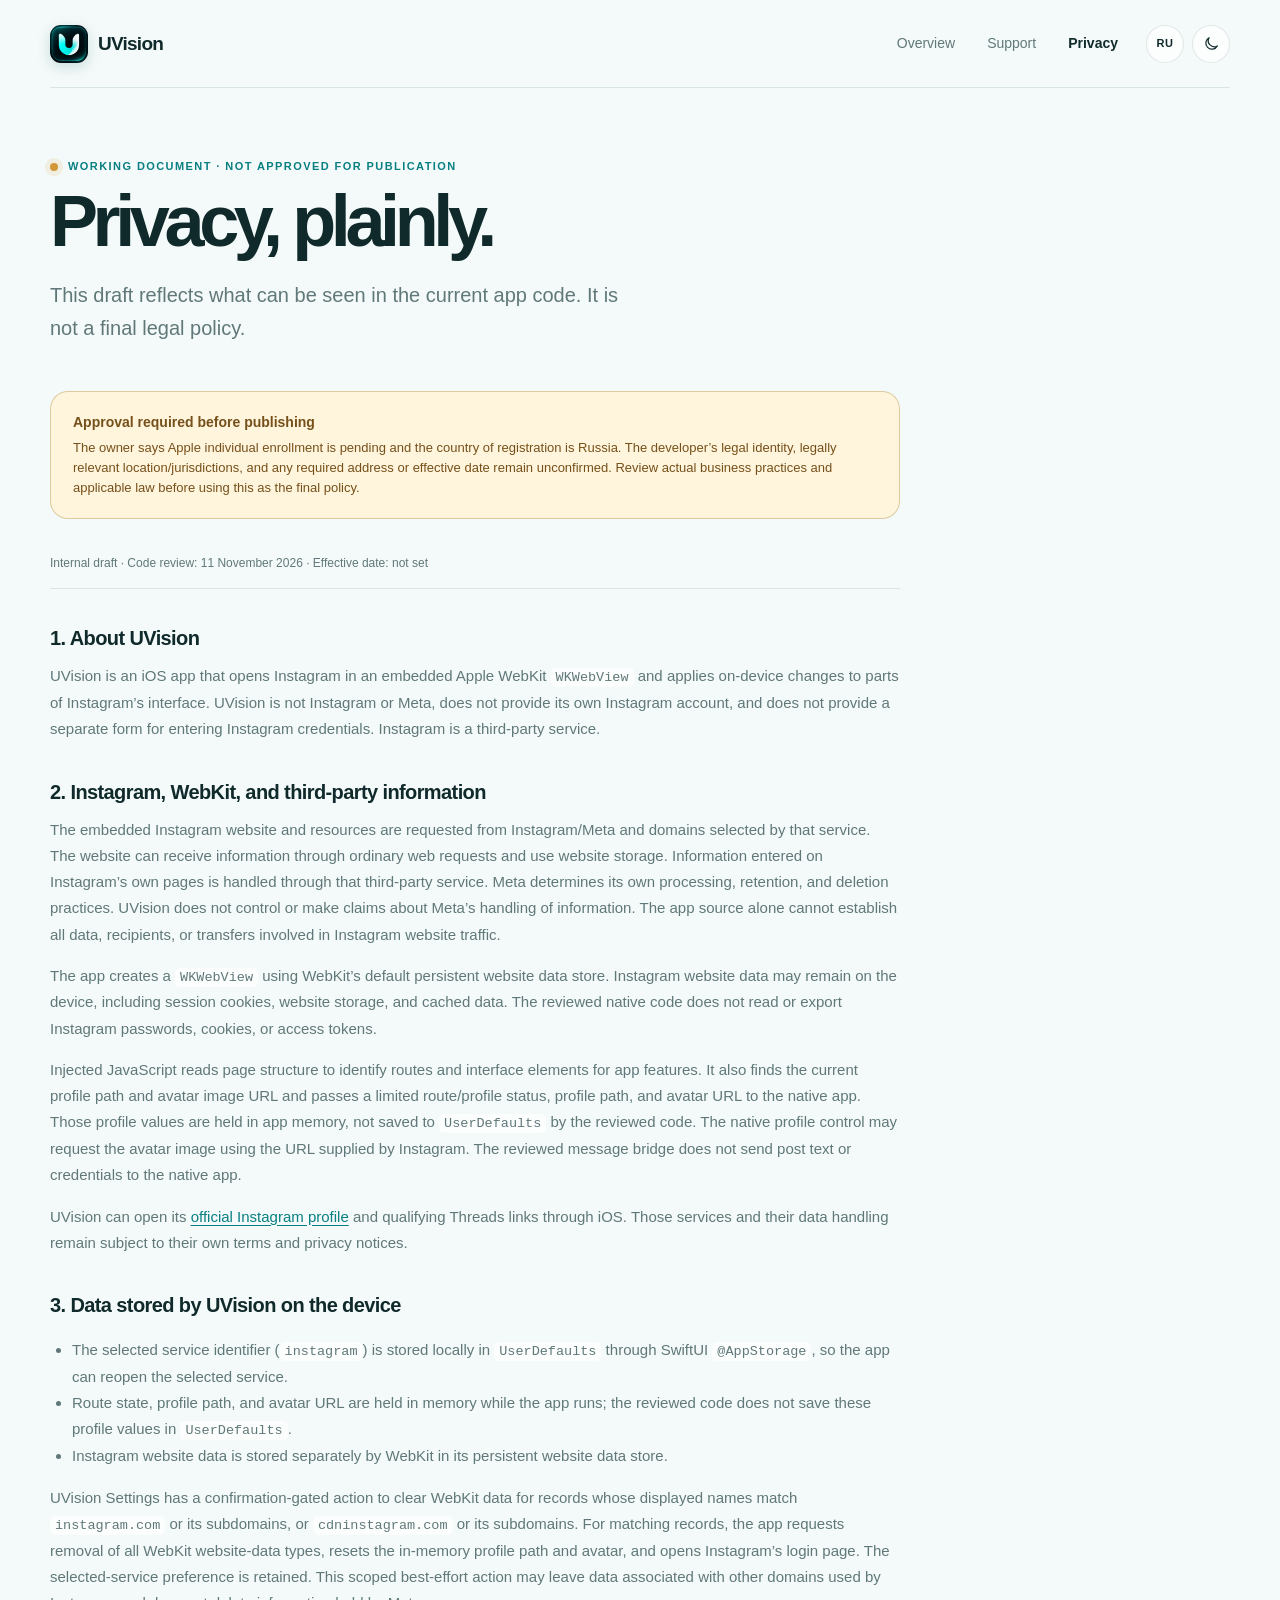
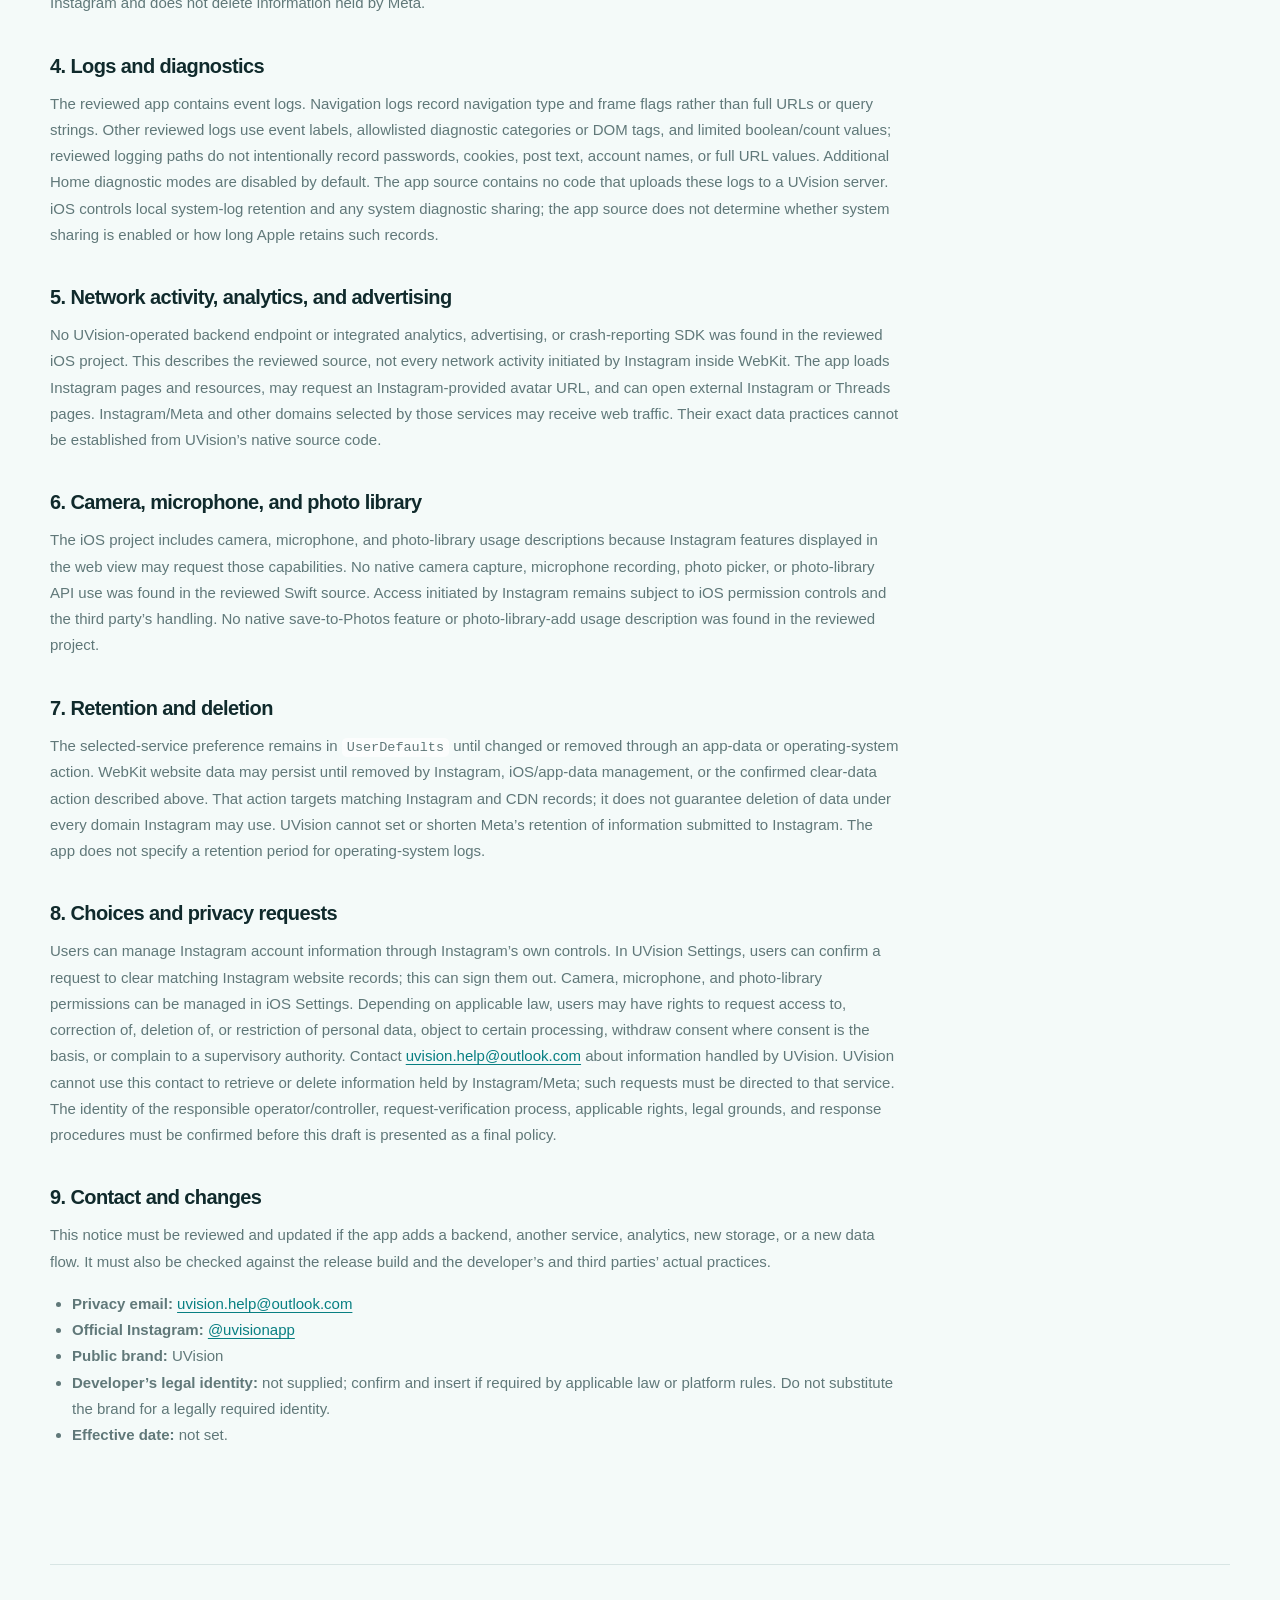
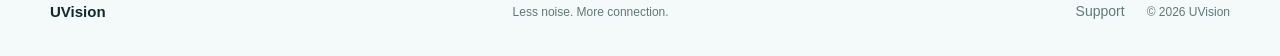
==== privacy.html @ 412fea6c "Add files via upload" ====
<!doctype html>
<html lang="en" data-theme="system">
<head>
  <meta charset="utf-8"><meta name="viewport" content="width=device-width, initial-scale=1, viewport-fit=cover"><meta name="color-scheme" content="light dark">
  <meta name="theme-color" content="#e8f7f5"><meta name="description" content="Draft UVision privacy policy. This document requires owner and legal review before publication.">
  <meta property="og:title" content="Privacy draft — UVision"><meta property="og:description" content="A working draft based on the current iOS app code. Not final or approved for publication."><meta property="og:url" content="https://uvisionapp.github.io/privacy.html">
  <link rel="canonical" href="https://uvisionapp.github.io/privacy.html"><link rel="icon" type="image/png" href="assets/uvision-icon.png"><link rel="stylesheet" href="styles.css"><title data-en="Privacy draft — UVision" data-ru="Черновик политики — UVision">Privacy draft — UVision</title><script src="script.js" defer></script>
</head>
<body>
  <a class="skip-link" href="#main" data-en="Skip to content" data-ru="Перейти к содержимому">Skip to content</a>
  <header class="site-header"><a class="brand" href="index.html" aria-label="UVision home"><img src="assets/uvision-icon.png" alt="" width="38" height="38"><span>UVision</span></a><nav class="main-nav" id="main-nav" aria-label="Main navigation" data-label-en="Main navigation" data-label-ru="Основная навигация"><a href="index.html" data-en="Overview" data-ru="Главная">Overview</a><a href="support.html" data-en="Support" data-ru="Поддержка">Support</a><a class="active" href="privacy.html" aria-current="page" data-en="Privacy" data-ru="Конфиденциальность">Privacy</a></nav><div class="header-actions"><button class="utility-button language-button" type="button" data-language-toggle aria-label="Switch language">RU</button><button class="utility-button theme-button" type="button" data-theme-toggle aria-label="Toggle color theme"><svg viewBox="0 0 24 24" aria-hidden="true"><path d="M20.2 15.4A8.5 8.5 0 0 1 8.6 3.8 8.6 8.6 0 1 0 20.2 15.4Z"/></svg></button><button class="menu-toggle" type="button" aria-expanded="false" aria-controls="main-nav" data-menu-toggle><span class="sr-only" data-en="Open menu" data-ru="Открыть меню">Open menu</span><span></span><span></span></button></div></header>
  <main id="main" class="inner-page section-wrap">
    <div class="page-intro"><p class="eyebrow"><span class="status-dot warning-dot"></span><span data-en="Working document · Not approved for publication" data-ru="Рабочий документ · Не утверждён для публикации">Working document · Not approved for publication</span></p><h1 data-en="Privacy, plainly." data-ru="О конфиденциальности.">Privacy, plainly.</h1><p class="hero-lede" data-en="This draft reflects what can be seen in the current app code. It is not a final legal policy." data-ru="Черновик описывает то, что видно в текущем коде приложения. Это не окончательная юридическая политика.">This draft reflects what can be seen in the current app code. It is not a final legal policy.</p></div>
    <aside class="draft-warning" role="note"><strong data-en="Approval required before publishing" data-ru="Перед публикацией требуется утверждение">Approval required before publishing</strong><p data-en="The owner says Apple individual enrollment is pending and the country of registration is Russia. The developer’s legal identity, legally relevant location/jurisdictions, and any required address or effective date remain unconfirmed. Review actual business practices and applicable law before using this as the final policy." data-ru="По сведениям владельца, регистрация в Apple как индивидуального разработчика ожидает завершения; страна регистрации — Россия. Юридическая идентичность разработчика, юридически значимое местонахождение/юрисдикции, а также необходимые адрес и дата вступления в силу не подтверждены. До использования страницы как окончательной политики сверьте фактические практики и применимое законодательство.">The owner says Apple individual enrollment is pending and the country of registration is Russia. The developer’s legal identity, legally relevant location/jurisdictions, and any required address or effective date remain unconfirmed. Review actual business practices and applicable law before using this as the final policy.</p></aside>
    <article class="policy-document" data-language="en">
      <p class="policy-meta">Internal draft · Code review: 11 November 2026 · Effective date: not set</p>
      <h2>1. About UVision</h2><p>UVision is an iOS app that opens Instagram in an embedded Apple WebKit <code>WKWebView</code> and applies on-device changes to parts of Instagram’s interface. UVision is not Instagram or Meta, does not provide its own Instagram account, and does not provide a separate form for entering Instagram credentials. Instagram is a third-party service.</p>
      <h2>2. Instagram, WebKit, and third-party information</h2><p>The embedded Instagram website and resources are requested from Instagram/Meta and domains selected by that service. The website can receive information through ordinary web requests and use website storage. Information entered on Instagram’s own pages is handled through that third-party service. Meta determines its own processing, retention, and deletion practices. UVision does not control or make claims about Meta’s handling of information. The app source alone cannot establish all data, recipients, or transfers involved in Instagram website traffic.</p><p>The app creates a <code>WKWebView</code> using WebKit’s default persistent website data store. Instagram website data may remain on the device, including session cookies, website storage, and cached data. The reviewed native code does not read or export Instagram passwords, cookies, or access tokens.</p><p>Injected JavaScript reads page structure to identify routes and interface elements for app features. It also finds the current profile path and avatar image URL and passes a limited route/profile status, profile path, and avatar URL to the native app. Those profile values are held in app memory, not saved to <code>UserDefaults</code> by the reviewed code. The native profile control may request the avatar image using the URL supplied by Instagram. The reviewed message bridge does not send post text or credentials to the native app.</p><p>UVision can open its <a href="https://www.instagram.com/uvisionapp/" target="_blank" rel="noopener noreferrer">official Instagram profile</a> and qualifying Threads links through iOS. Those services and their data handling remain subject to their own terms and privacy notices.</p>
      <h2>3. Data stored by UVision on the device</h2><ul><li>The selected service identifier (<code>instagram</code>) is stored locally in <code>UserDefaults</code> through SwiftUI <code>@AppStorage</code>, so the app can reopen the selected service.</li><li>Route state, profile path, and avatar URL are held in memory while the app runs; the reviewed code does not save these profile values in <code>UserDefaults</code>.</li><li>Instagram website data is stored separately by WebKit in its persistent website data store.</li></ul><p>UVision Settings has a confirmation-gated action to clear WebKit data for records whose displayed names match <code>instagram.com</code> or its subdomains, or <code>cdninstagram.com</code> or its subdomains. For matching records, the app requests removal of all WebKit website-data types, resets the in-memory profile path and avatar, and opens Instagram’s login page. The selected-service preference is retained. This scoped best-effort action may leave data associated with other domains used by Instagram and does not delete information held by Meta.</p>
      <h2>4. Logs and diagnostics</h2><p>The reviewed app contains event logs. Navigation logs record navigation type and frame flags rather than full URLs or query strings. Other reviewed logs use event labels, allowlisted diagnostic categories or DOM tags, and limited boolean/count values; reviewed logging paths do not intentionally record passwords, cookies, post text, account names, or full URL values. Additional Home diagnostic modes are disabled by default. The app source contains no code that uploads these logs to a UVision server. iOS controls local system-log retention and any system diagnostic sharing; the app source does not determine whether system sharing is enabled or how long Apple retains such records.</p>
      <h2>5. Network activity, analytics, and advertising</h2><p>No UVision-operated backend endpoint or integrated analytics, advertising, or crash-reporting SDK was found in the reviewed iOS project. This describes the reviewed source, not every network activity initiated by Instagram inside WebKit. The app loads Instagram pages and resources, may request an Instagram-provided avatar URL, and can open external Instagram or Threads pages. Instagram/Meta and other domains selected by those services may receive web traffic. Their exact data practices cannot be established from UVision’s native source code.</p>
      <h2>6. Camera, microphone, and photo library</h2><p>The iOS project includes camera, microphone, and photo-library usage descriptions because Instagram features displayed in the web view may request those capabilities. No native camera capture, microphone recording, photo picker, or photo-library API use was found in the reviewed Swift source. Access initiated by Instagram remains subject to iOS permission controls and the third party’s handling. No native save-to-Photos feature or photo-library-add usage description was found in the reviewed project.</p>
      <h2>7. Retention and deletion</h2><p>The selected-service preference remains in <code>UserDefaults</code> until changed or removed through an app-data or operating-system action. WebKit website data may persist until removed by Instagram, iOS/app-data management, or the confirmed clear-data action described above. That action targets matching Instagram and CDN records; it does not guarantee deletion of data under every domain Instagram may use. UVision cannot set or shorten Meta’s retention of information submitted to Instagram. The app does not specify a retention period for operating-system logs.</p>
      <h2>8. Choices and privacy requests</h2><p>Users can manage Instagram account information through Instagram’s own controls. In UVision Settings, users can confirm a request to clear matching Instagram website records; this can sign them out. Camera, microphone, and photo-library permissions can be managed in iOS Settings. Depending on applicable law, users may have rights to request access to, correction of, deletion of, or restriction of personal data, object to certain processing, withdraw consent where consent is the basis, or complain to a supervisory authority. Contact <a href="mailto:uvision.help@outlook.com">uvision.help@outlook.com</a> about information handled by UVision. UVision cannot use this contact to retrieve or delete information held by Instagram/Meta; such requests must be directed to that service. The identity of the responsible operator/controller, request-verification process, applicable rights, legal grounds, and response procedures must be confirmed before this draft is presented as a final policy.</p>
      <h2>9. Contact and changes</h2><p>This notice must be reviewed and updated if the app adds a backend, another service, analytics, new storage, or a new data flow. It must also be checked against the release build and the developer’s and third parties’ actual practices.</p><ul><li><strong>Privacy email:</strong> <a href="mailto:uvision.help@outlook.com">uvision.help@outlook.com</a></li><li><strong>Official Instagram:</strong> <a href="https://www.instagram.com/uvisionapp/" target="_blank" rel="noopener noreferrer">@uvisionapp</a></li><li><strong>Public brand:</strong> UVision</li><li><strong>Developer’s legal identity:</strong> not supplied; confirm and insert if required by applicable law or platform rules. Do not substitute the brand for a legally required identity.</li><li><strong>Effective date:</strong> not set.</li></ul>
    </article>
    <article class="policy-document" data-language="ru" hidden>
      <p class="policy-meta">Внутренний черновик · Проверка кода: 11 ноября 2026 · Дата вступления в силу: не установлена</p>
      <h2>1. О UVision</h2><p>UVision — приложение для iOS, которое открывает Instagram во встроенном Apple WebKit <code>WKWebView</code> и локально изменяет отдельные части интерфейса Instagram. UVision не является Instagram или Meta, не создаёт собственный аккаунт Instagram и не предоставляет отдельную форму для ввода данных авторизации Instagram. Instagram — сторонний сервис.</p>
      <h2>2. Instagram, WebKit и данные сторонних сервисов</h2><p>Встроенный сайт Instagram и его ресурсы загружаются из Instagram/Meta и с доменов, которые выбирает этот сервис. Сайт может получать сведения через обычные веб-запросы и использовать веб-хранилище. Информация, введённая на собственных страницах Instagram, обрабатывается через этот сторонний сервис. Meta самостоятельно определяет свои практики обработки, хранения и удаления данных. UVision не контролирует обработку данных Meta и не делает о ней заявлений. Только по исходному коду UVision нельзя установить все данные, получателей и передачи, связанные с веб-трафиком Instagram.</p><p>Приложение создаёт <code>WKWebView</code> со стандартным постоянным хранилищем сайтов WebKit. Поэтому данные сайта Instagram могут сохраняться на устройстве, включая cookies сеанса, веб-хранилище и кэш. Проверенный нативный код не читает и не экспортирует пароли Instagram, cookies или токены доступа.</p><p>Внедрённый JavaScript читает структуру страницы, чтобы определять маршруты и элементы интерфейса для функций приложения. Он также находит путь текущего профиля и URL его аватарки и передаёт в нативное приложение ограниченное сообщение о маршруте и состоянии профиля, путь профиля и URL аватарки. Проверенный код хранит эти значения профиля в памяти, а не в <code>UserDefaults</code>. Нативный элемент профиля может запросить изображение аватарки по URL, предоставленному Instagram. Проверенный канал сообщений не передаёт нативному приложению тексты публикаций или данные авторизации.</p><p>UVision может открыть <a href="https://www.instagram.com/uvisionapp/" target="_blank" rel="noopener noreferrer">официальный профиль UVision в Instagram</a> и подходящие ссылки Threads средствами iOS. Обработка данных этими сервисами регулируется их собственными условиями и политиками.</p>
      <h2>3. Данные, которые UVision хранит на устройстве</h2><ul><li>Идентификатор выбранного сервиса (<code>instagram</code>) сохраняется локально в <code>UserDefaults</code> через SwiftUI <code>@AppStorage</code>, чтобы приложение могло открыть выбранный сервис при следующем запуске.</li><li>Состояние маршрута, путь профиля и URL аватарки находятся в памяти во время работы приложения; проверенный код не сохраняет эти значения профиля в <code>UserDefaults</code>.</li><li>Данные сайта Instagram отдельно хранит WebKit в постоянном хранилище сайтов.</li></ul><p>В настройках UVision есть действие с подтверждением для очистки данных WebKit у записей, отображаемые имена которых совпадают с <code>instagram.com</code> или его поддоменами либо <code>cdninstagram.com</code> или его поддоменами. Для таких записей приложение запрашивает удаление всех типов данных сайтов WebKit, сбрасывает путь профиля и URL аватарки в памяти и открывает страницу входа Instagram. Предпочтение выбранного сервиса сохраняется. Это ограниченная очистка по совпадающим записям: данные на других доменах, которые использует Instagram, могут остаться; информация, уже хранящаяся у Meta, не удаляется.</p>
      <h2>4. Журналы и диагностика</h2><p>В проверенном приложении остаются событийные журналы. Журналы навигации записывают тип перехода и признаки фрейма, но не полные URL или query-параметры. Другие проверенные журналы используют метки событий, разрешённые диагностические категории или DOM-теги и ограниченные логические значения/счётчики; проверенные пути журналирования намеренно не записывают пароли, cookies, тексты публикаций, имена аккаунтов или полные значения URL. Дополнительные диагностические режимы Home по умолчанию выключены. В исходном коде приложения не найден механизм загрузки этих журналов на сервер UVision. Срок хранения системных журналов и возможная передача системной диагностики зависят от iOS; код приложения не определяет, включил ли пользователь системную передачу и сколько Apple хранит такие записи.</p>
      <h2>5. Сетевые запросы, аналитика и реклама</h2><p>В проверенном проекте iOS не найден собственный серверный адрес UVision и не обнаружены встроенные SDK аналитики, рекламы или сбора отчётов о сбоях. Это вывод о проверенном исходном коде, а не обо всех сетевых действиях Instagram во встроенном WebKit. Приложение загружает страницы и ресурсы Instagram, может запрашивать предоставленный Instagram URL аватарки и открывать внешние страницы Instagram или Threads. Instagram/Meta и другие домены, выбранные этими сервисами, могут получать веб-трафик. Их точные практики обработки нельзя установить по нативному коду UVision.</p>
      <h2>6. Камера, микрофон и фотобиблиотека</h2><p>В проекте iOS указаны назначения разрешений камеры, микрофона и фотобиблиотеки, поскольку функции Instagram во встроенном веб-просмотре могут запрашивать эти возможности. В проверенном Swift-коде не найдены нативный захват камерой, запись микрофона, фотопикер или вызовы API фотобиблиотеки. Доступ, инициированный Instagram, зависит от системных разрешений iOS и обработки стороннего сервиса. В проверенном проекте не обнаружены нативная функция сохранения в Фото и описание разрешения на добавление в фотобиблиотеку.</p>
      <h2>7. Хранение и удаление</h2><p>Предпочтение выбранного сервиса остаётся в <code>UserDefaults</code>, пока его не изменят или не удалят средствами приложения либо операционной системы. Данные сайтов WebKit могут сохраняться до удаления средствами Instagram, iOS/управления данными приложения или описанного выше действия UVision. Это действие выбирает совпадающие записи Instagram и CDN, но не гарантирует удаление данных со всех доменов, которые может использовать Instagram. UVision не устанавливает и не сокращает сроки хранения Meta информации, переданной Instagram. Приложение не задаёт срок хранения журналов операционной системы.</p>
      <h2>8. Выбор пользователя и обращения по вопросам конфиденциальности</h2><p>Информацией аккаунта можно управлять средствами Instagram. В настройках UVision пользователь может подтвердить очистку совпадающих записей сайта Instagram; это может завершить сеанс. Разрешениями камеры, микрофона и фотобиблиотеки можно управлять в настройках iOS. В зависимости от применимого законодательства пользователь может иметь право запросить доступ к персональным данным, их исправление, удаление или ограничение обработки, возразить против отдельных видов обработки, отозвать согласие, если обработка основана на согласии, или обратиться в надзорный орган. По вопросам об информации, которую обрабатывает UVision, пишите на <a href="mailto:uvision.help@outlook.com">uvision.help@outlook.com</a>. Через этот канал UVision не может получить или удалить сведения, хранящиеся у Instagram/Meta; такие запросы нужно направлять этому сервису. До представления документа как окончательной политики необходимо подтвердить ответственное лицо/оператора, порядок проверки запросов, применимые права, правовые основания и процедуры ответа.</p>
      <h2>9. Контакты и изменения</h2><p>Документ следует пересматривать при добавлении серверной части, нового сервиса, аналитики, нового хранилища или потока данных. Его также необходимо сверить с релизной сборкой и фактическими практиками разработчика и сторонних сервисов.</p><ul><li><strong>Email по вопросам конфиденциальности:</strong> <a href="mailto:uvision.help@outlook.com">uvision.help@outlook.com</a></li><li><strong>Официальный Instagram:</strong> <a href="https://www.instagram.com/uvisionapp/" target="_blank" rel="noopener noreferrer">@uvisionapp</a></li><li><strong>Публичный бренд:</strong> UVision</li><li><strong>Юридическая идентичность разработчика:</strong> не предоставлена; необходимо подтвердить и указать, если этого требует применимое право или правила платформы. Нельзя заменять обязательные юридические сведения названием бренда.</li><li><strong>Дата вступления в силу:</strong> не установлена.</li></ul>
    </article>
  </main>
  <footer class="site-footer section-wrap"><a class="footer-brand" href="index.html">UVision</a><span data-en="Less noise. More connection." data-ru="Меньше шума. Больше общения.">Less noise. More connection.</span><div><a href="support.html" data-en="Support" data-ru="Поддержка">Support</a><span>© <span data-current-year></span> UVision</span></div></footer>
</body>
</html>
---- styles.css ----
:root {
  color-scheme: light dark;
  --bg: #f4faf9;
  --surface: rgba(255, 255, 255, .74);
  --surface-solid: #fff;
  --text: #102a2c;
  --muted: #607879;
  --line: rgba(21, 75, 77, .12);
  --teal: #087f82;
  --teal-dark: #075b60;
  --mint: #c9f3e9;
  --accent: #39b8a5;
  --shadow: 0 26px 80px rgba(8, 66, 67, .12);
  --warning: #76501a;
  --warning-bg: #fff5dd;
  --radius: 28px;
  font-family: Inter, ui-sans-serif, -apple-system, BlinkMacSystemFont, "Segoe UI", sans-serif;
}
:root[data-theme="light"] { color-scheme: light; }
:root[data-theme="dark"] { color-scheme: dark; }
@media (prefers-color-scheme: dark) {
  :root:not([data-theme="light"]) {
    --bg: #07191b;
    --surface: rgba(15, 39, 41, .76);
    --surface-solid: #0e2628;
    --text: #e8f5f2;
    --muted: #a2bcba;
    --line: rgba(173, 226, 219, .13);
    --teal: #71d3c0;
    --teal-dark: #a2ebdc;
    --mint: #123d3d;
    --accent: #63d3bf;
    --shadow: 0 28px 90px rgba(0, 0, 0, .32);
    --warning: #f4d99d;
    --warning-bg: #382e19;
  }
}
:root[data-theme="dark"] {
  --bg: #07191b; --surface: rgba(15, 39, 41, .76); --surface-solid: #0e2628; --text: #e8f5f2; --muted: #a2bcba;
  --line: rgba(173, 226, 219, .13); --teal: #71d3c0; --teal-dark: #a2ebdc; --mint: #123d3d; --accent: #63d3bf;
  --shadow: 0 28px 90px rgba(0, 0, 0, .32); --warning: #f4d99d; --warning-bg: #382e19;
}
* { box-sizing: border-box; }
html { scroll-behavior: smooth; }
body { margin: 0; min-width: 320px; background: var(--bg); color: var(--text); line-height: 1.55; transition: background-color .25s ease, color .25s ease; }
a { color: inherit; }
button { font: inherit; }
button:focus-visible, a:focus-visible { outline: 3px solid var(--accent); outline-offset: 4px; }
.sr-only { position: absolute; width: 1px; height: 1px; padding: 0; margin: -1px; overflow: hidden; clip: rect(0,0,0,0); white-space: nowrap; border: 0; }
.skip-link { position: fixed; z-index: 20; top: 10px; left: 10px; padding: 10px 14px; transform: translateY(-160%); background: var(--surface-solid); border-radius: 12px; }
.skip-link:focus { transform: translateY(0); }
.site-header { width: min(1180px, calc(100% - 48px)); margin: 0 auto; min-height: 88px; display: flex; align-items: center; justify-content: space-between; gap: 28px; border-bottom: 1px solid var(--line); }
.brand { display: inline-flex; align-items: center; gap: 10px; text-decoration: none; font-size: 19px; font-weight: 750; letter-spacing: -.04em; }
.brand img { border-radius: 11px; box-shadow: 0 4px 14px rgba(7, 96, 98, .18); }
.main-nav { display: flex; align-items: center; gap: 32px; margin-left: auto; }
.main-nav a, .site-footer a { color: var(--muted); font-size: 14px; text-decoration: none; transition: color .2s ease; }
.main-nav a:hover, .main-nav a.active, .site-footer a:hover { color: var(--text); }
.main-nav a.active { font-weight: 650; }
.header-actions { display: flex; align-items: center; gap: 8px; }
.utility-button, .menu-toggle { width: 38px; height: 38px; display: inline-grid; place-items: center; border: 1px solid var(--line); border-radius: 50%; background: var(--surface); color: var(--text); cursor: pointer; }
.language-button { font-size: 11px; font-weight: 750; letter-spacing: .04em; }
.theme-button svg { width: 17px; height: 17px; fill: none; stroke: currentColor; stroke-width: 1.7; stroke-linecap: round; stroke-linejoin: round; }
.menu-toggle { display: none; padding: 10px; }
.menu-toggle > span:not(.sr-only) { width: 16px; height: 1.5px; background: currentColor; display: block; transition: transform .2s ease; }
.menu-toggle[aria-expanded="true"] > span:nth-last-child(2) { transform: translateY(3px) rotate(45deg); }
.menu-toggle[aria-expanded="true"] > span:last-child { transform: translateY(-3px) rotate(-45deg); }
.section-wrap { width: min(1180px, calc(100% - 48px)); margin-inline: auto; }
.hero { min-height: 660px; display: grid; grid-template-columns: 1.03fr .97fr; align-items: center; gap: 48px; padding-block: 72px 84px; }
.hero-copy { position: relative; z-index: 1; max-width: 650px; }
.eyebrow { display: flex; align-items: center; gap: 10px; color: var(--teal); font-size: 11px; font-weight: 750; letter-spacing: .13em; text-transform: uppercase; }
.status-dot, .note-dot { width: 8px; height: 8px; flex: none; border-radius: 50%; background: var(--accent); box-shadow: 0 0 0 5px color-mix(in srgb, var(--accent) 16%, transparent); }
h1, h2, h3, p { margin-top: 0; }
h1 { margin-bottom: 22px; font-size: clamp(48px, 7.3vw, 84px); line-height: .99; letter-spacing: -.075em; font-weight: 760; }
.gradient-text { color: var(--teal); }
.hero-lede { max-width: 570px; color: var(--muted); font-size: clamp(17px, 2vw, 20px); line-height: 1.65; }
.hero-actions { display: flex; align-items: center; gap: 26px; flex-wrap: wrap; margin-top: 32px; }
.button { min-height: 50px; padding: 0 20px; display: inline-flex; align-items: center; justify-content: center; gap: 14px; border-radius: 999px; text-decoration: none; font-size: 14px; font-weight: 700; transition: transform .2s ease, box-shadow .2s ease; }
.button:hover { transform: translateY(-2px); }
.button-primary { color: #fff; background: linear-gradient(120deg, #087f82, #22a994); box-shadow: 0 12px 26px rgba(8, 127, 130, .22); }
.text-link { display: inline-flex; align-items: center; gap: 8px; text-decoration: none; color: var(--text); font-size: 14px; font-weight: 650; }
.availability-note { display: flex; align-items: center; gap: 9px; margin-top: 38px; color: var(--muted); font-size: 12px; }
.availability-icon { color: var(--teal); font-size: 17px; }
.hero-art { min-height: 465px; position: relative; display: grid; place-items: center; isolation: isolate; }
.glow { position: absolute; width: min(76%, 380px); aspect-ratio: 1; z-index: -1; border-radius: 50%; background: radial-gradient(circle, color-mix(in srgb, var(--accent) 27%, transparent), transparent 68%); filter: blur(12px); }
.orbit { position: absolute; border: 1px solid color-mix(in srgb, var(--teal) 17%, transparent); border-radius: 50%; transform: rotate(-24deg); }
.orbit-one { width: 430px; height: 260px; }
.orbit-two { width: 360px; height: 440px; transform: rotate(31deg); }
.icon-frame { width: clamp(210px, 27vw, 310px); aspect-ratio: 1; padding: 10px; border: 1px solid color-mix(in srgb, var(--teal) 18%, transparent); border-radius: 35px; background: var(--surface); box-shadow: var(--shadow); transform: rotate(-5deg); animation: float 7s ease-in-out infinite; }
.icon-frame img { width: 100%; height: 100%; display: block; object-fit: cover; border-radius: 27px; }
.floating-note { position: absolute; display: flex; align-items: center; gap: 10px; padding: 12px 15px; border: 1px solid var(--line); border-radius: 16px; background: var(--surface); box-shadow: 0 12px 36px rgba(8, 66, 67, .1); color: var(--text); font-size: 12px; font-weight: 600; backdrop-filter: blur(16px); }
.note-top { top: 14%; right: -1%; animation: drift 6s ease-in-out infinite; }
.note-bottom { bottom: 13%; left: 0; animation: drift 7s ease-in-out infinite reverse; }
.note-mark { width: 24px; height: 24px; display: grid; place-items: center; border-radius: 8px; color: #fff; background: var(--teal); font-weight: 800; }
.note-dot { width: 7px; height: 7px; box-shadow: none; }
.principles { padding-block: 82px 104px; border-top: 1px solid var(--line); }
.section-heading { max-width: 690px; margin-bottom: 38px; }
.section-heading h2, .closing h2 { margin-bottom: 12px; font-size: clamp(32px, 4vw, 48px); line-height: 1.08; letter-spacing: -.055em; }
.section-heading > p:last-child, .closing p:not(.eyebrow) { max-width: 640px; margin-bottom: 0; color: var(--muted); font-size: 16px; }
.principle-grid { display: grid; grid-template-columns: repeat(3, 1fr); gap: 14px; }
.principle-card { position: relative; min-height: 245px; padding: 25px; overflow: hidden; border: 1px solid var(--line); border-radius: var(--radius); background: var(--surface); }
.card-index { position: absolute; top: 23px; right: 25px; color: var(--muted); font-size: 11px; letter-spacing: .1em; }
.card-icon { width: 46px; height: 46px; display: grid; place-items: center; margin-bottom: 30px; border-radius: 15px; color: var(--teal); background: color-mix(in srgb, var(--accent) 15%, transparent); font-size: 22px; }
.card-icon svg, .contact-symbol svg { width: 23px; height: 23px; fill: none; stroke: currentColor; stroke-width: 1.6; stroke-linecap: round; stroke-linejoin: round; }
.principle-card h3 { margin-bottom: 8px; font-size: 18px; letter-spacing: -.025em; }
.principle-card p { max-width: 310px; margin-bottom: 0; color: var(--muted); font-size: 14px; }
.closing { padding-bottom: 84px; }
.closing-panel { display: flex; align-items: center; justify-content: space-between; gap: 28px; padding: clamp(28px, 5vw, 56px); border-radius: 34px; color: #f3fffc; background: linear-gradient(125deg, #075d62, #0b8887 65%, #20a895); }
.closing .eyebrow { color: #9ce7d9; }
.closing h2 { margin-bottom: 8px; }
.closing p:not(.eyebrow) { color: rgba(240, 255, 251, .75); }
.button-light { flex: none; color: #075b60; background: #effbf8; }
.site-footer { min-height: 94px; display: flex; align-items: center; justify-content: space-between; gap: 20px; border-top: 1px solid var(--line); color: var(--muted); font-size: 12px; }
.footer-brand { color: var(--text) !important; font-weight: 750; font-size: 15px !important; }
.site-footer > div { display: flex; align-items: center; gap: 22px; }
.inner-page { min-height: calc(100vh - 182px); padding-block: 70px 100px; }
.page-intro { max-width: 760px; margin-bottom: 46px; }
.page-intro h1 { font-size: clamp(48px, 7vw, 72px); }
.contact-grid { display: grid; grid-template-columns: repeat(2, minmax(0, 1fr)); gap: 16px; max-width: 900px; }
.contact-card { position: relative; min-height: 230px; padding: 28px; display: flex; flex-direction: column; align-items: flex-start; justify-content: flex-end; gap: 7px; overflow: hidden; border: 1px solid var(--line); border-radius: 28px; background: var(--surface); text-decoration: none; transition: transform .22s ease, border-color .22s ease, box-shadow .22s ease; }
.contact-card:hover { transform: translateY(-4px); border-color: color-mix(in srgb, var(--teal) 45%, var(--line)); box-shadow: var(--shadow); }
.contact-symbol { position: absolute; top: 27px; left: 28px; width: 55px; height: 55px; display: grid; place-items: center; border-radius: 18px; color: var(--teal); background: color-mix(in srgb, var(--accent) 15%, transparent); font-size: 31px; }
.instagram-symbol { font-size: 40px; font-weight: 400; }
.contact-label { color: var(--muted); font-size: 13px; }
.contact-card strong { max-width: 100%; overflow-wrap: anywhere; font-size: clamp(16px, 2.5vw, 22px); letter-spacing: -.035em; }
.contact-arrow { position: absolute; right: 27px; top: 27px; color: var(--muted); font-size: 20px; }
.quiet-note { margin-top: 28px; color: var(--muted); font-size: 13px; }
.warning-dot { background: #d29838; box-shadow: 0 0 0 5px rgba(210, 152, 56, .13); }
.draft-warning { max-width: 850px; margin-bottom: 34px; padding: 20px 22px; border: 1px solid color-mix(in srgb, #d29838 30%, var(--line)); border-radius: 18px; background: var(--warning-bg); color: var(--warning); }
.draft-warning strong { display: block; margin-bottom: 4px; font-size: 14px; }
.draft-warning p { margin: 0; font-size: 13px; }
.policy-document { max-width: 850px; color: var(--text); }
.policy-document[hidden] { display: none; }
.policy-document h2 { margin: 34px 0 9px; font-size: 20px; letter-spacing: -.03em; }
.policy-document p, .policy-document li { color: var(--muted); font-size: 15px; line-height: 1.75; }
.policy-document ul { padding-left: 22px; }
.policy-document a { color: var(--teal); text-underline-offset: 3px; }
.policy-document code { padding: 2px 5px; border-radius: 5px; background: var(--surface); font-size: .9em; }
.policy-meta { padding-bottom: 14px; border-bottom: 1px solid var(--line); font-size: 12px !important; }
@keyframes float { 0%,100% { transform: translateY(0) rotate(-5deg); } 50% { transform: translateY(-10px) rotate(-3deg); } }
@keyframes drift { 0%,100% { transform: translateY(0); } 50% { transform: translateY(-7px); } }
@media (max-width: 800px) {
  .site-header { width: min(100% - 32px, 1180px); min-height: 74px; gap: 12px; }
  .section-wrap { width: min(100% - 32px, 1180px); }
  .main-nav { position: absolute; z-index: 5; top: 66px; left: 16px; right: 16px; display: none; flex-direction: column; align-items: stretch; gap: 0; padding: 8px; border: 1px solid var(--line); border-radius: 18px; background: var(--surface-solid); box-shadow: var(--shadow); }
  .main-nav.is-open { display: flex; }
  .main-nav a { padding: 12px 14px; }
  .menu-toggle { display: flex; flex-direction: column; align-items: center; justify-content: center; gap: 5px; }
  .hero { min-height: auto; grid-template-columns: 1fr; gap: 8px; padding-block: 68px 58px; }
  .hero-copy { max-width: 680px; }
  .hero-art { min-height: 390px; }
  .icon-frame { width: clamp(190px, 45vw, 270px); }
  .orbit-one { width: min(430px, 100%); height: 230px; }
  .orbit-two { width: 330px; height: 370px; }
  .principles { padding-block: 62px 70px; }
  .principle-grid { grid-template-columns: 1fr; }
  .principle-card { min-height: 205px; }
  .closing-panel { align-items: flex-start; flex-direction: column; }
  .inner-page { padding-block: 56px 80px; }
}
@media (max-width: 520px) {
  .brand { font-size: 17px; }
  .brand img { width: 34px; height: 34px; }
  .site-header, .section-wrap { width: calc(100% - 36px); }
  .hero { padding-top: 54px; }
  h1 { font-size: clamp(46px, 14vw, 66px); }
  .hero-art { min-height: 330px; }
  .icon-frame { width: 195px; padding: 7px; border-radius: 26px; }
  .icon-frame img { border-radius: 20px; }
  .orbit-one { width: 95%; height: 190px; }
  .orbit-two { width: 260px; height: 315px; }
  .floating-note { padding: 9px 11px; font-size: 10px; }
  .note-top { right: -5px; top: 11%; }
  .note-bottom { left: -3px; bottom: 8%; }
  .hero-actions { gap: 19px; }
  .availability-note { align-items: flex-start; max-width: 310px; line-height: 1.5; }
  .contact-grid { grid-template-columns: 1fr; }
  .contact-card { min-height: 198px; }
  .site-footer { align-items: flex-start; flex-wrap: wrap; padding-block: 22px; }
  .site-footer > div { width: 100%; justify-content: space-between; }
  .draft-warning { padding: 17px; }
}
@media (prefers-reduced-motion: reduce) {
  *, *::before, *::after { scroll-behavior: auto !important; animation-duration: .01ms !important; animation-iteration-count: 1 !important; transition-duration: .01ms !important; }
}
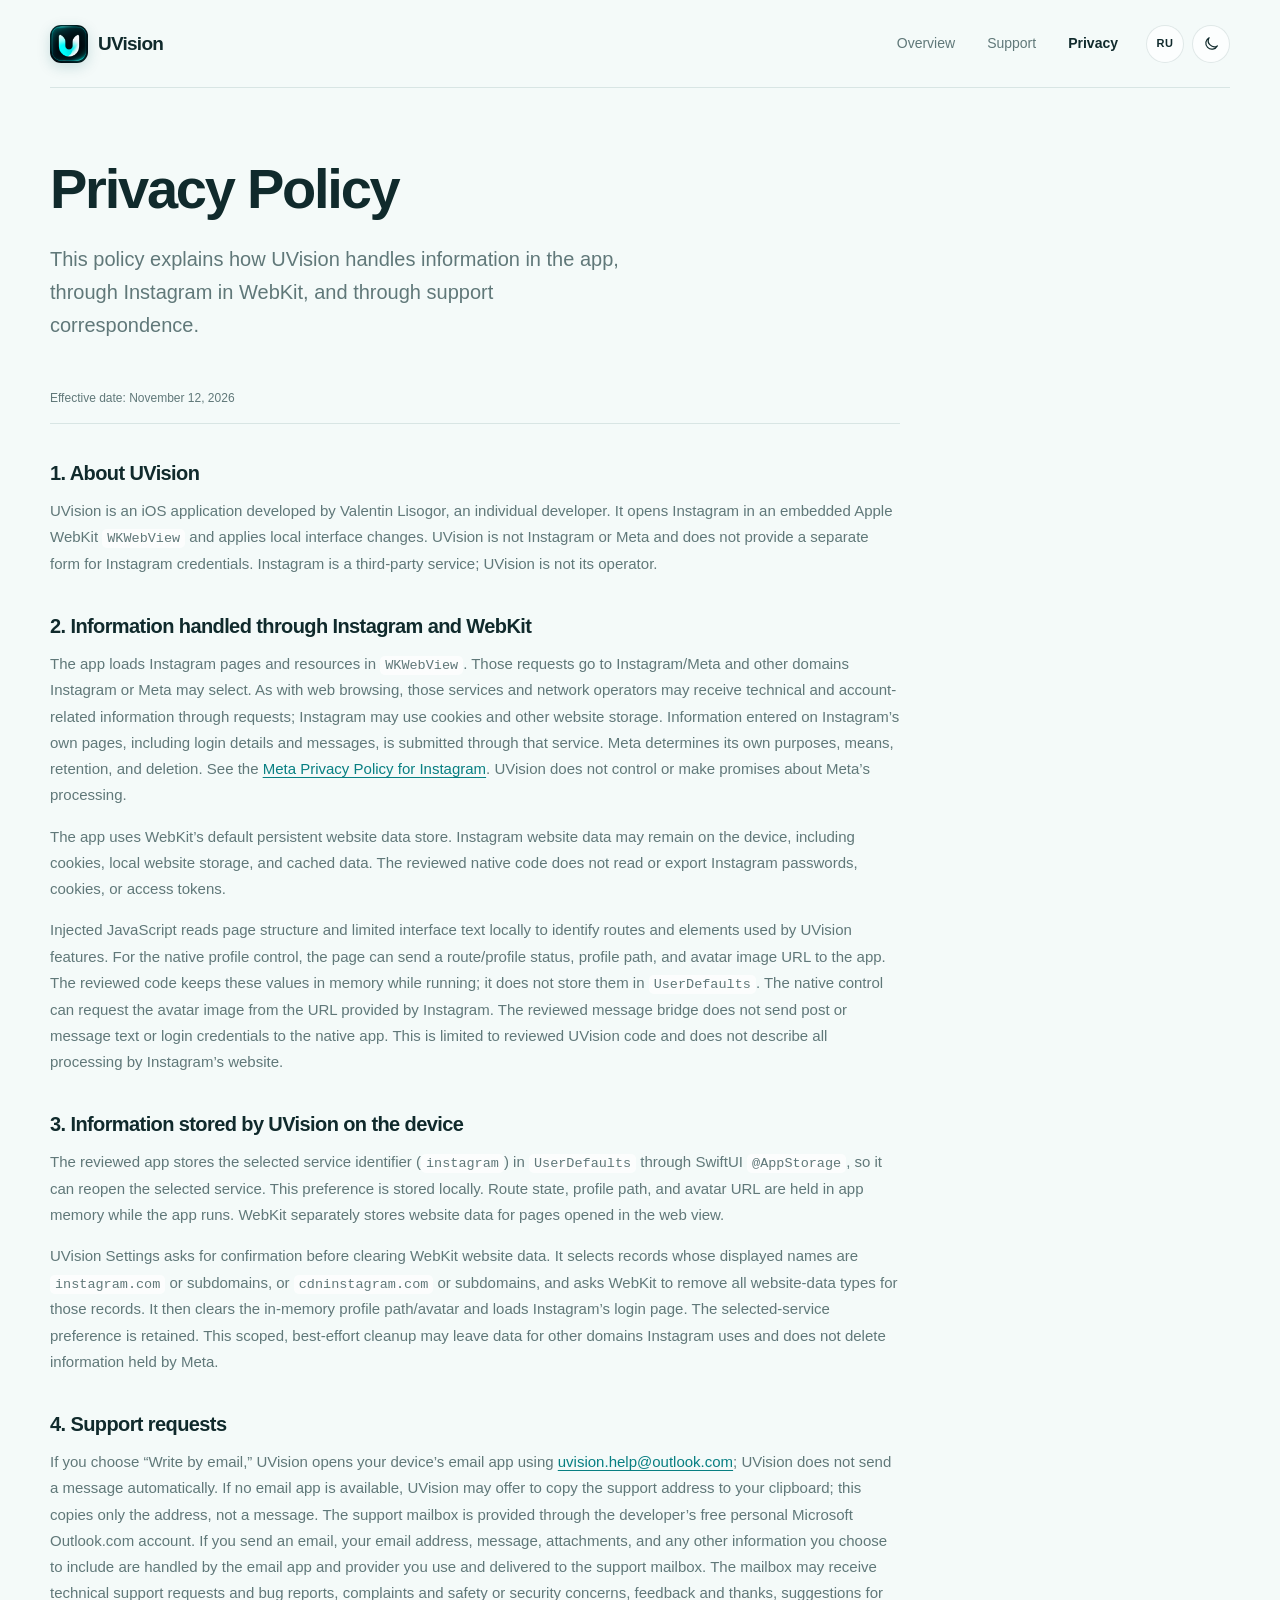
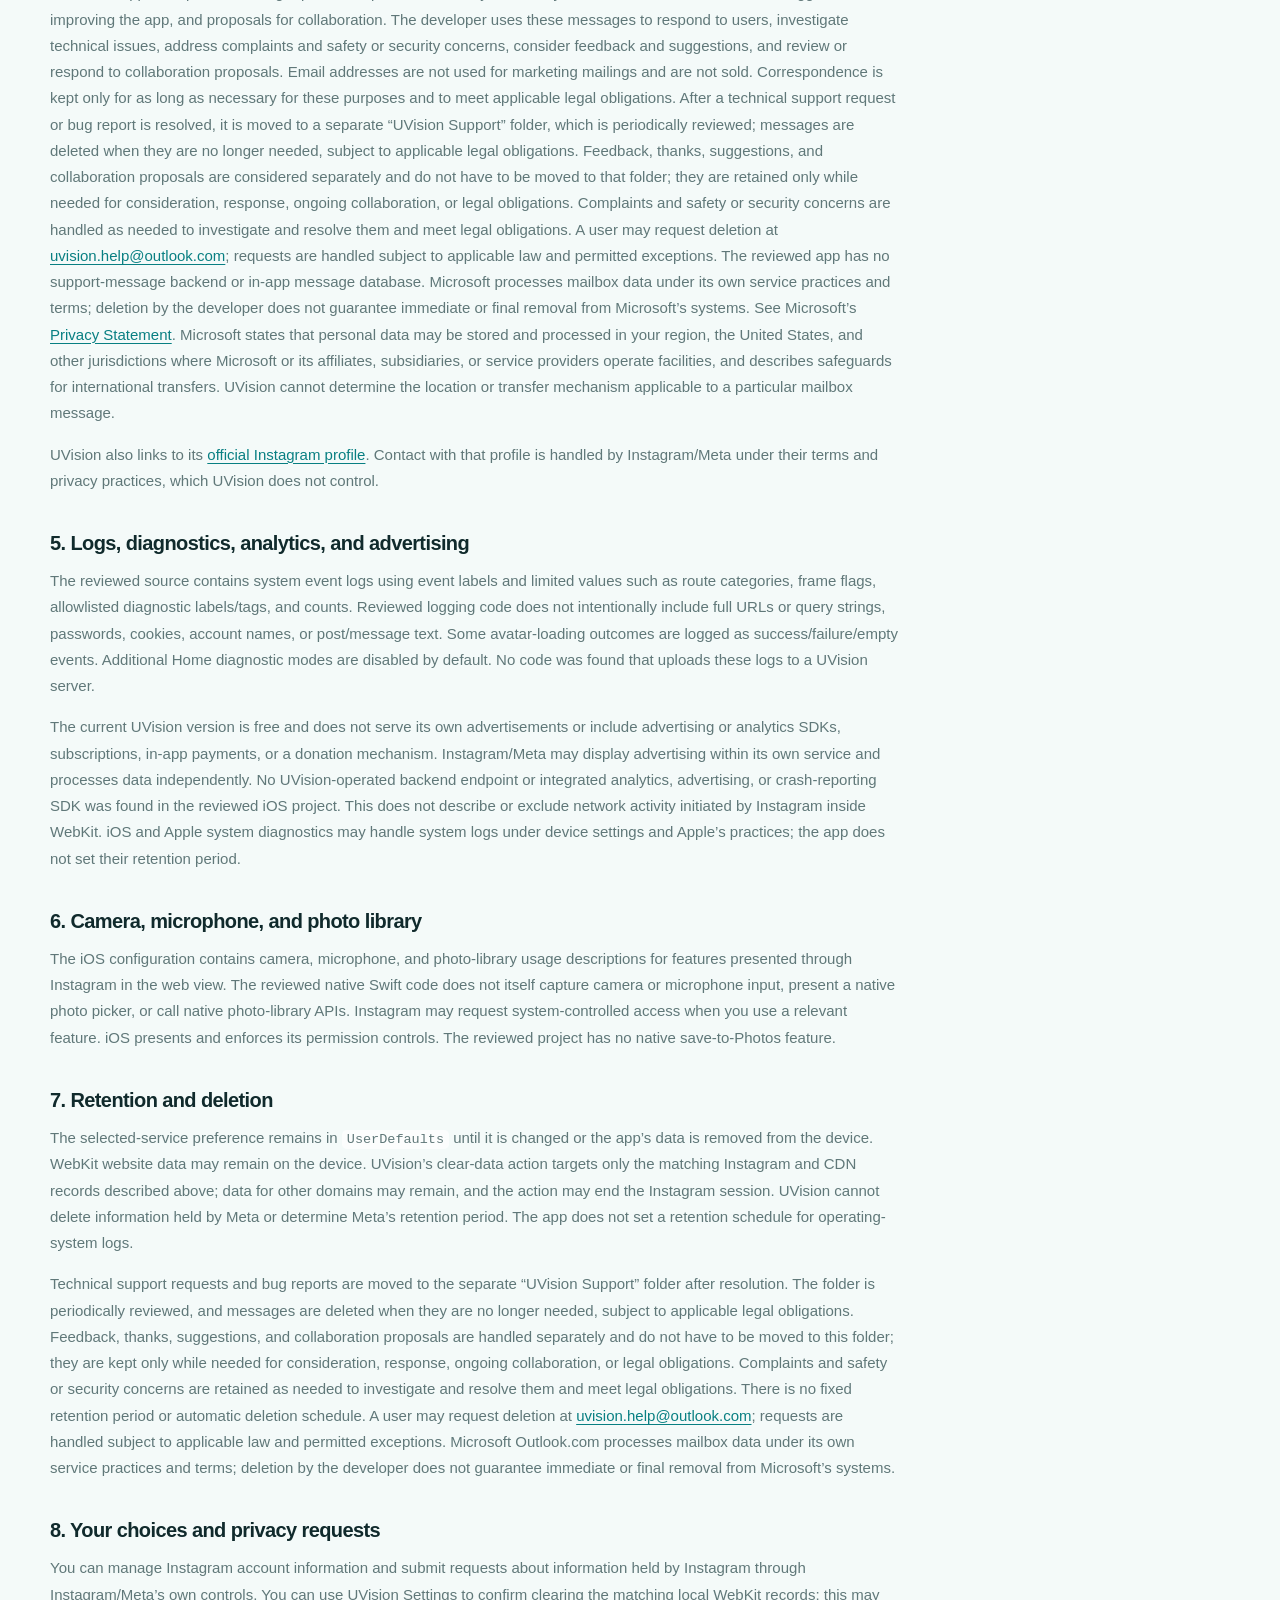
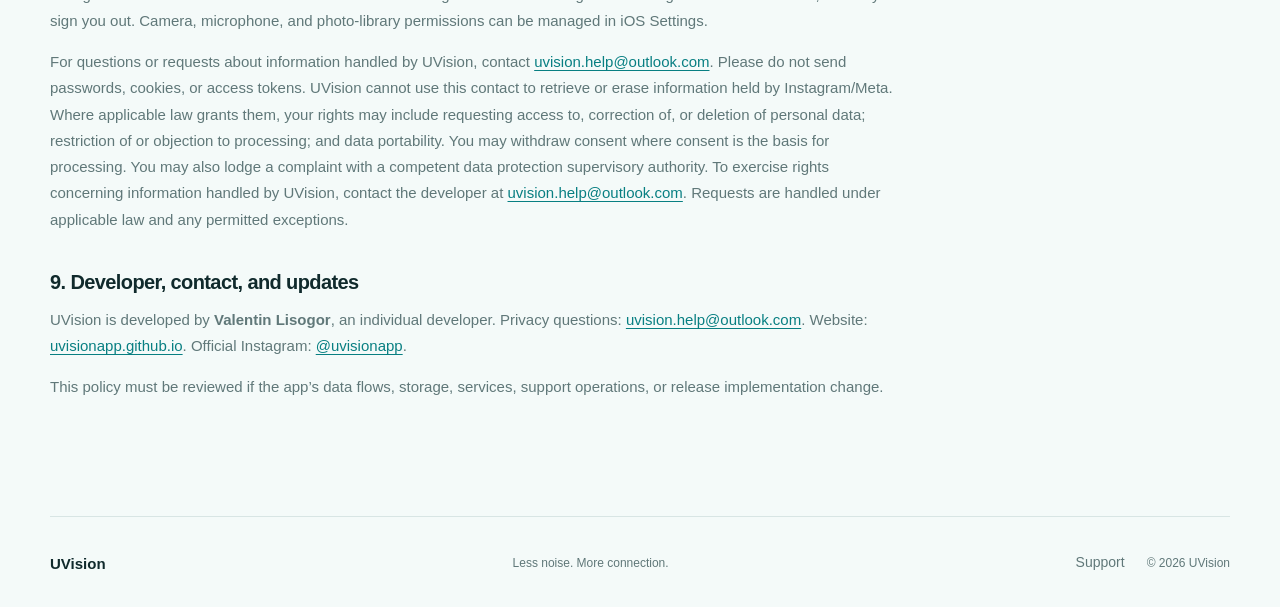
==== commit 473b39d8: "Add files via upload" ====
--- a/privacy.html
+++ b/privacy.html
@@ -2,39 +2,38 @@
 <html lang="en" data-theme="system">
 <head>
   <meta charset="utf-8"><meta name="viewport" content="width=device-width, initial-scale=1, viewport-fit=cover"><meta name="color-scheme" content="light dark">
-  <meta name="theme-color" content="#e8f7f5"><meta name="description" content="Draft UVision privacy policy. This document requires owner and legal review before publication.">
-  <meta property="og:title" content="Privacy draft — UVision"><meta property="og:description" content="A working draft based on the current iOS app code. Not final or approved for publication."><meta property="og:url" content="https://uvisionapp.github.io/privacy.html">
-  <link rel="canonical" href="https://uvisionapp.github.io/privacy.html"><link rel="icon" type="image/png" href="assets/uvision-icon.png"><link rel="stylesheet" href="styles.css"><title data-en="Privacy draft — UVision" data-ru="Черновик политики — UVision">Privacy draft — UVision</title><script src="script.js" defer></script>
+  <meta name="theme-color" content="#e8f7f5"><meta name="description" content="UVision Privacy Policy explaining information handled by the app, Instagram through WebKit, and support email.">
+  <meta property="og:title" content="Privacy Policy — UVision"><meta property="og:description" content="How UVision handles information, WebKit website data, Instagram, and support correspondence."><meta property="og:url" content="https://uvisionapp.github.io/privacy.html">
+  <link rel="canonical" href="https://uvisionapp.github.io/privacy.html"><link rel="icon" type="image/png" href="assets/uvision-icon.png"><link rel="stylesheet" href="styles.css"><title data-en="Privacy Policy — UVision" data-ru="Политика конфиденциальности — UVision">Privacy Policy — UVision</title><script src="script.js" defer></script>
 </head>
 <body>
   <a class="skip-link" href="#main" data-en="Skip to content" data-ru="Перейти к содержимому">Skip to content</a>
   <header class="site-header"><a class="brand" href="index.html" aria-label="UVision home"><img src="assets/uvision-icon.png" alt="" width="38" height="38"><span>UVision</span></a><nav class="main-nav" id="main-nav" aria-label="Main navigation" data-label-en="Main navigation" data-label-ru="Основная навигация"><a href="index.html" data-en="Overview" data-ru="Главная">Overview</a><a href="support.html" data-en="Support" data-ru="Поддержка">Support</a><a class="active" href="privacy.html" aria-current="page" data-en="Privacy" data-ru="Конфиденциальность">Privacy</a></nav><div class="header-actions"><button class="utility-button language-button" type="button" data-language-toggle aria-label="Switch language">RU</button><button class="utility-button theme-button" type="button" data-theme-toggle aria-label="Toggle color theme"><svg viewBox="0 0 24 24" aria-hidden="true"><path d="M20.2 15.4A8.5 8.5 0 0 1 8.6 3.8 8.6 8.6 0 1 0 20.2 15.4Z"/></svg></button><button class="menu-toggle" type="button" aria-expanded="false" aria-controls="main-nav" data-menu-toggle><span class="sr-only" data-en="Open menu" data-ru="Открыть меню">Open menu</span><span></span><span></span></button></div></header>
   <main id="main" class="inner-page section-wrap">
-    <div class="page-intro"><p class="eyebrow"><span class="status-dot warning-dot"></span><span data-en="Working document · Not approved for publication" data-ru="Рабочий документ · Не утверждён для публикации">Working document · Not approved for publication</span></p><h1 data-en="Privacy, plainly." data-ru="О конфиденциальности.">Privacy, plainly.</h1><p class="hero-lede" data-en="This draft reflects what can be seen in the current app code. It is not a final legal policy." data-ru="Черновик описывает то, что видно в текущем коде приложения. Это не окончательная юридическая политика.">This draft reflects what can be seen in the current app code. It is not a final legal policy.</p></div>
-    <aside class="draft-warning" role="note"><strong data-en="Approval required before publishing" data-ru="Перед публикацией требуется утверждение">Approval required before publishing</strong><p data-en="The owner says Apple individual enrollment is pending and the country of registration is Russia. The developer’s legal identity, legally relevant location/jurisdictions, and any required address or effective date remain unconfirmed. Review actual business practices and applicable law before using this as the final policy." data-ru="По сведениям владельца, регистрация в Apple как индивидуального разработчика ожидает завершения; страна регистрации — Россия. Юридическая идентичность разработчика, юридически значимое местонахождение/юрисдикции, а также необходимые адрес и дата вступления в силу не подтверждены. До использования страницы как окончательной политики сверьте фактические практики и применимое законодательство.">The owner says Apple individual enrollment is pending and the country of registration is Russia. The developer’s legal identity, legally relevant location/jurisdictions, and any required address or effective date remain unconfirmed. Review actual business practices and applicable law before using this as the final policy.</p></aside>
+    <div class="page-intro"><h1 class="privacy-title" data-en="Privacy Policy" data-ru="Политика конфиденциальности">Privacy Policy</h1><p class="hero-lede" data-en="This policy explains how UVision handles information in the app, through Instagram in WebKit, and through support correspondence." data-ru="В этой политике описано, как UVision обрабатывает информацию в приложении, при работе Instagram во встроенном WebKit и при обращениях в поддержку.">This policy explains how UVision handles information in the app, through Instagram in WebKit, and through support correspondence.</p></div>
     <article class="policy-document" data-language="en">
-      <p class="policy-meta">Internal draft · Code review: 11 November 2026 · Effective date: not set</p>
-      <h2>1. About UVision</h2><p>UVision is an iOS app that opens Instagram in an embedded Apple WebKit <code>WKWebView</code> and applies on-device changes to parts of Instagram’s interface. UVision is not Instagram or Meta, does not provide its own Instagram account, and does not provide a separate form for entering Instagram credentials. Instagram is a third-party service.</p>
-      <h2>2. Instagram, WebKit, and third-party information</h2><p>The embedded Instagram website and resources are requested from Instagram/Meta and domains selected by that service. The website can receive information through ordinary web requests and use website storage. Information entered on Instagram’s own pages is handled through that third-party service. Meta determines its own processing, retention, and deletion practices. UVision does not control or make claims about Meta’s handling of information. The app source alone cannot establish all data, recipients, or transfers involved in Instagram website traffic.</p><p>The app creates a <code>WKWebView</code> using WebKit’s default persistent website data store. Instagram website data may remain on the device, including session cookies, website storage, and cached data. The reviewed native code does not read or export Instagram passwords, cookies, or access tokens.</p><p>Injected JavaScript reads page structure to identify routes and interface elements for app features. It also finds the current profile path and avatar image URL and passes a limited route/profile status, profile path, and avatar URL to the native app. Those profile values are held in app memory, not saved to <code>UserDefaults</code> by the reviewed code. The native profile control may request the avatar image using the URL supplied by Instagram. The reviewed message bridge does not send post text or credentials to the native app.</p><p>UVision can open its <a href="https://www.instagram.com/uvisionapp/" target="_blank" rel="noopener noreferrer">official Instagram profile</a> and qualifying Threads links through iOS. Those services and their data handling remain subject to their own terms and privacy notices.</p>
-      <h2>3. Data stored by UVision on the device</h2><ul><li>The selected service identifier (<code>instagram</code>) is stored locally in <code>UserDefaults</code> through SwiftUI <code>@AppStorage</code>, so the app can reopen the selected service.</li><li>Route state, profile path, and avatar URL are held in memory while the app runs; the reviewed code does not save these profile values in <code>UserDefaults</code>.</li><li>Instagram website data is stored separately by WebKit in its persistent website data store.</li></ul><p>UVision Settings has a confirmation-gated action to clear WebKit data for records whose displayed names match <code>instagram.com</code> or its subdomains, or <code>cdninstagram.com</code> or its subdomains. For matching records, the app requests removal of all WebKit website-data types, resets the in-memory profile path and avatar, and opens Instagram’s login page. The selected-service preference is retained. This scoped best-effort action may leave data associated with other domains used by Instagram and does not delete information held by Meta.</p>
-      <h2>4. Logs and diagnostics</h2><p>The reviewed app contains event logs. Navigation logs record navigation type and frame flags rather than full URLs or query strings. Other reviewed logs use event labels, allowlisted diagnostic categories or DOM tags, and limited boolean/count values; reviewed logging paths do not intentionally record passwords, cookies, post text, account names, or full URL values. Additional Home diagnostic modes are disabled by default. The app source contains no code that uploads these logs to a UVision server. iOS controls local system-log retention and any system diagnostic sharing; the app source does not determine whether system sharing is enabled or how long Apple retains such records.</p>
-      <h2>5. Network activity, analytics, and advertising</h2><p>No UVision-operated backend endpoint or integrated analytics, advertising, or crash-reporting SDK was found in the reviewed iOS project. This describes the reviewed source, not every network activity initiated by Instagram inside WebKit. The app loads Instagram pages and resources, may request an Instagram-provided avatar URL, and can open external Instagram or Threads pages. Instagram/Meta and other domains selected by those services may receive web traffic. Their exact data practices cannot be established from UVision’s native source code.</p>
-      <h2>6. Camera, microphone, and photo library</h2><p>The iOS project includes camera, microphone, and photo-library usage descriptions because Instagram features displayed in the web view may request those capabilities. No native camera capture, microphone recording, photo picker, or photo-library API use was found in the reviewed Swift source. Access initiated by Instagram remains subject to iOS permission controls and the third party’s handling. No native save-to-Photos feature or photo-library-add usage description was found in the reviewed project.</p>
-      <h2>7. Retention and deletion</h2><p>The selected-service preference remains in <code>UserDefaults</code> until changed or removed through an app-data or operating-system action. WebKit website data may persist until removed by Instagram, iOS/app-data management, or the confirmed clear-data action described above. That action targets matching Instagram and CDN records; it does not guarantee deletion of data under every domain Instagram may use. UVision cannot set or shorten Meta’s retention of information submitted to Instagram. The app does not specify a retention period for operating-system logs.</p>
-      <h2>8. Choices and privacy requests</h2><p>Users can manage Instagram account information through Instagram’s own controls. In UVision Settings, users can confirm a request to clear matching Instagram website records; this can sign them out. Camera, microphone, and photo-library permissions can be managed in iOS Settings. Depending on applicable law, users may have rights to request access to, correction of, deletion of, or restriction of personal data, object to certain processing, withdraw consent where consent is the basis, or complain to a supervisory authority. Contact <a href="mailto:uvision.help@outlook.com">uvision.help@outlook.com</a> about information handled by UVision. UVision cannot use this contact to retrieve or delete information held by Instagram/Meta; such requests must be directed to that service. The identity of the responsible operator/controller, request-verification process, applicable rights, legal grounds, and response procedures must be confirmed before this draft is presented as a final policy.</p>
-      <h2>9. Contact and changes</h2><p>This notice must be reviewed and updated if the app adds a backend, another service, analytics, new storage, or a new data flow. It must also be checked against the release build and the developer’s and third parties’ actual practices.</p><ul><li><strong>Privacy email:</strong> <a href="mailto:uvision.help@outlook.com">uvision.help@outlook.com</a></li><li><strong>Official Instagram:</strong> <a href="https://www.instagram.com/uvisionapp/" target="_blank" rel="noopener noreferrer">@uvisionapp</a></li><li><strong>Public brand:</strong> UVision</li><li><strong>Developer’s legal identity:</strong> not supplied; confirm and insert if required by applicable law or platform rules. Do not substitute the brand for a legally required identity.</li><li><strong>Effective date:</strong> not set.</li></ul>
+      <p class="policy-meta">Effective date: November 12, 2026</p>
+      <h2>1. About UVision</h2><p>UVision is an iOS application developed by Valentin Lisogor, an individual developer. It opens Instagram in an embedded Apple WebKit <code>WKWebView</code> and applies local interface changes. UVision is not Instagram or Meta and does not provide a separate form for Instagram credentials. Instagram is a third-party service; UVision is not its operator.</p>
+      <h2>2. Information handled through Instagram and WebKit</h2><p>The app loads Instagram pages and resources in <code>WKWebView</code>. Those requests go to Instagram/Meta and other domains Instagram or Meta may select. As with web browsing, those services and network operators may receive technical and account-related information through requests; Instagram may use cookies and other website storage. Information entered on Instagram’s own pages, including login details and messages, is submitted through that service. Meta determines its own purposes, means, retention, and deletion. See the <a href="https://privacycenter.instagram.com/policy/" target="_blank" rel="noopener noreferrer">Meta Privacy Policy for Instagram</a>. UVision does not control or make promises about Meta’s processing.</p><p>The app uses WebKit’s default persistent website data store. Instagram website data may remain on the device, including cookies, local website storage, and cached data. The reviewed native code does not read or export Instagram passwords, cookies, or access tokens.</p><p>Injected JavaScript reads page structure and limited interface text locally to identify routes and elements used by UVision features. For the native profile control, the page can send a route/profile status, profile path, and avatar image URL to the app. The reviewed code keeps these values in memory while running; it does not store them in <code>UserDefaults</code>. The native control can request the avatar image from the URL provided by Instagram. The reviewed message bridge does not send post or message text or login credentials to the native app. This is limited to reviewed UVision code and does not describe all processing by Instagram’s website.</p>
+      <h2>3. Information stored by UVision on the device</h2><p>The reviewed app stores the selected service identifier (<code>instagram</code>) in <code>UserDefaults</code> through SwiftUI <code>@AppStorage</code>, so it can reopen the selected service. This preference is stored locally. Route state, profile path, and avatar URL are held in app memory while the app runs. WebKit separately stores website data for pages opened in the web view.</p><p>UVision Settings asks for confirmation before clearing WebKit website data. It selects records whose displayed names are <code>instagram.com</code> or subdomains, or <code>cdninstagram.com</code> or subdomains, and asks WebKit to remove all website-data types for those records. It then clears the in-memory profile path/avatar and loads Instagram’s login page. The selected-service preference is retained. This scoped, best-effort cleanup may leave data for other domains Instagram uses and does not delete information held by Meta.</p>
+      <h2>4. Support requests</h2><p>If you choose “Write by email,” UVision opens your device’s email app using <a href="mailto:uvision.help@outlook.com">uvision.help@outlook.com</a>; UVision does not send a message automatically. If no email app is available, UVision may offer to copy the support address to your clipboard; this copies only the address, not a message. The support mailbox is provided through the developer’s free personal Microsoft Outlook.com account. If you send an email, your email address, message, attachments, and any other information you choose to include are handled by the email app and provider you use and delivered to the support mailbox. The mailbox may receive technical support requests and bug reports, complaints and safety or security concerns, feedback and thanks, suggestions for improving the app, and proposals for collaboration. The developer uses these messages to respond to users, investigate technical issues, address complaints and safety or security concerns, consider feedback and suggestions, and review or respond to collaboration proposals. Email addresses are not used for marketing mailings and are not sold. Correspondence is kept only for as long as necessary for these purposes and to meet applicable legal obligations. After a technical support request or bug report is resolved, it is moved to a separate “UVision Support” folder, which is periodically reviewed; messages are deleted when they are no longer needed, subject to applicable legal obligations. Feedback, thanks, suggestions, and collaboration proposals are considered separately and do not have to be moved to that folder; they are retained only while needed for consideration, response, ongoing collaboration, or legal obligations. Complaints and safety or security concerns are handled as needed to investigate and resolve them and meet legal obligations. A user may request deletion at <a href="mailto:uvision.help@outlook.com">uvision.help@outlook.com</a>; requests are handled subject to applicable law and permitted exceptions. The reviewed app has no support-message backend or in-app message database. Microsoft processes mailbox data under its own service practices and terms; deletion by the developer does not guarantee immediate or final removal from Microsoft’s systems. See Microsoft’s <a href="https://privacy.microsoft.com/privacystatement" target="_blank" rel="noopener noreferrer">Privacy Statement</a>. Microsoft states that personal data may be stored and processed in your region, the United States, and other jurisdictions where Microsoft or its affiliates, subsidiaries, or service providers operate facilities, and describes safeguards for international transfers. UVision cannot determine the location or transfer mechanism applicable to a particular mailbox message.</p><p>UVision also links to its <a href="https://www.instagram.com/uvisionapp/" target="_blank" rel="noopener noreferrer">official Instagram profile</a>. Contact with that profile is handled by Instagram/Meta under their terms and privacy practices, which UVision does not control.</p>
+      <h2>5. Logs, diagnostics, analytics, and advertising</h2><p>The reviewed source contains system event logs using event labels and limited values such as route categories, frame flags, allowlisted diagnostic labels/tags, and counts. Reviewed logging code does not intentionally include full URLs or query strings, passwords, cookies, account names, or post/message text. Some avatar-loading outcomes are logged as success/failure/empty events. Additional Home diagnostic modes are disabled by default. No code was found that uploads these logs to a UVision server.</p><p>The current UVision version is free and does not serve its own advertisements or include advertising or analytics SDKs, subscriptions, in-app payments, or a donation mechanism. Instagram/Meta may display advertising within its own service and processes data independently. No UVision-operated backend endpoint or integrated analytics, advertising, or crash-reporting SDK was found in the reviewed iOS project. This does not describe or exclude network activity initiated by Instagram inside WebKit. iOS and Apple system diagnostics may handle system logs under device settings and Apple’s practices; the app does not set their retention period.</p>
+      <h2>6. Camera, microphone, and photo library</h2><p>The iOS configuration contains camera, microphone, and photo-library usage descriptions for features presented through Instagram in the web view. The reviewed native Swift code does not itself capture camera or microphone input, present a native photo picker, or call native photo-library APIs. Instagram may request system-controlled access when you use a relevant feature. iOS presents and enforces its permission controls. The reviewed project has no native save-to-Photos feature.</p>
+      <h2>7. Retention and deletion</h2><p>The selected-service preference remains in <code>UserDefaults</code> until it is changed or the app’s data is removed from the device. WebKit website data may remain on the device. UVision’s clear-data action targets only the matching Instagram and CDN records described above; data for other domains may remain, and the action may end the Instagram session. UVision cannot delete information held by Meta or determine Meta’s retention period. The app does not set a retention schedule for operating-system logs.</p><p>Technical support requests and bug reports are moved to the separate “UVision Support” folder after resolution. The folder is periodically reviewed, and messages are deleted when they are no longer needed, subject to applicable legal obligations. Feedback, thanks, suggestions, and collaboration proposals are handled separately and do not have to be moved to this folder; they are kept only while needed for consideration, response, ongoing collaboration, or legal obligations. Complaints and safety or security concerns are retained as needed to investigate and resolve them and meet legal obligations. There is no fixed retention period or automatic deletion schedule. A user may request deletion at <a href="mailto:uvision.help@outlook.com">uvision.help@outlook.com</a>; requests are handled subject to applicable law and permitted exceptions. Microsoft Outlook.com processes mailbox data under its own service practices and terms; deletion by the developer does not guarantee immediate or final removal from Microsoft’s systems.</p>
+      <h2>8. Your choices and privacy requests</h2><p>You can manage Instagram account information and submit requests about information held by Instagram through Instagram/Meta’s own controls. You can use UVision Settings to confirm clearing the matching local WebKit records; this may sign you out. Camera, microphone, and photo-library permissions can be managed in iOS Settings.</p><p>For questions or requests about information handled by UVision, contact <a href="mailto:uvision.help@outlook.com">uvision.help@outlook.com</a>. Please do not send passwords, cookies, or access tokens. UVision cannot use this contact to retrieve or erase information held by Instagram/Meta. Where applicable law grants them, your rights may include requesting access to, correction of, or deletion of personal data; restriction of or objection to processing; and data portability. You may withdraw consent where consent is the basis for processing. You may also lodge a complaint with a competent data protection supervisory authority. To exercise rights concerning information handled by UVision, contact the developer at <a href="mailto:uvision.help@outlook.com">uvision.help@outlook.com</a>. Requests are handled under applicable law and any permitted exceptions.</p>
+      <h2>9. Developer, contact, and updates</h2><p>UVision is developed by <strong>Valentin Lisogor</strong>, an individual developer. Privacy questions: <a href="mailto:uvision.help@outlook.com">uvision.help@outlook.com</a>. Website: <a href="https://uvisionapp.github.io">uvisionapp.github.io</a>. Official Instagram: <a href="https://www.instagram.com/uvisionapp/" target="_blank" rel="noopener noreferrer">@uvisionapp</a>.</p><p>This policy must be reviewed if the app’s data flows, storage, services, support operations, or release implementation change.</p>
     </article>
     <article class="policy-document" data-language="ru" hidden>
-      <p class="policy-meta">Внутренний черновик · Проверка кода: 11 ноября 2026 · Дата вступления в силу: не установлена</p>
-      <h2>1. О UVision</h2><p>UVision — приложение для iOS, которое открывает Instagram во встроенном Apple WebKit <code>WKWebView</code> и локально изменяет отдельные части интерфейса Instagram. UVision не является Instagram или Meta, не создаёт собственный аккаунт Instagram и не предоставляет отдельную форму для ввода данных авторизации Instagram. Instagram — сторонний сервис.</p>
-      <h2>2. Instagram, WebKit и данные сторонних сервисов</h2><p>Встроенный сайт Instagram и его ресурсы загружаются из Instagram/Meta и с доменов, которые выбирает этот сервис. Сайт может получать сведения через обычные веб-запросы и использовать веб-хранилище. Информация, введённая на собственных страницах Instagram, обрабатывается через этот сторонний сервис. Meta самостоятельно определяет свои практики обработки, хранения и удаления данных. UVision не контролирует обработку данных Meta и не делает о ней заявлений. Только по исходному коду UVision нельзя установить все данные, получателей и передачи, связанные с веб-трафиком Instagram.</p><p>Приложение создаёт <code>WKWebView</code> со стандартным постоянным хранилищем сайтов WebKit. Поэтому данные сайта Instagram могут сохраняться на устройстве, включая cookies сеанса, веб-хранилище и кэш. Проверенный нативный код не читает и не экспортирует пароли Instagram, cookies или токены доступа.</p><p>Внедрённый JavaScript читает структуру страницы, чтобы определять маршруты и элементы интерфейса для функций приложения. Он также находит путь текущего профиля и URL его аватарки и передаёт в нативное приложение ограниченное сообщение о маршруте и состоянии профиля, путь профиля и URL аватарки. Проверенный код хранит эти значения профиля в памяти, а не в <code>UserDefaults</code>. Нативный элемент профиля может запросить изображение аватарки по URL, предоставленному Instagram. Проверенный канал сообщений не передаёт нативному приложению тексты публикаций или данные авторизации.</p><p>UVision может открыть <a href="https://www.instagram.com/uvisionapp/" target="_blank" rel="noopener noreferrer">официальный профиль UVision в Instagram</a> и подходящие ссылки Threads средствами iOS. Обработка данных этими сервисами регулируется их собственными условиями и политиками.</p>
-      <h2>3. Данные, которые UVision хранит на устройстве</h2><ul><li>Идентификатор выбранного сервиса (<code>instagram</code>) сохраняется локально в <code>UserDefaults</code> через SwiftUI <code>@AppStorage</code>, чтобы приложение могло открыть выбранный сервис при следующем запуске.</li><li>Состояние маршрута, путь профиля и URL аватарки находятся в памяти во время работы приложения; проверенный код не сохраняет эти значения профиля в <code>UserDefaults</code>.</li><li>Данные сайта Instagram отдельно хранит WebKit в постоянном хранилище сайтов.</li></ul><p>В настройках UVision есть действие с подтверждением для очистки данных WebKit у записей, отображаемые имена которых совпадают с <code>instagram.com</code> или его поддоменами либо <code>cdninstagram.com</code> или его поддоменами. Для таких записей приложение запрашивает удаление всех типов данных сайтов WebKit, сбрасывает путь профиля и URL аватарки в памяти и открывает страницу входа Instagram. Предпочтение выбранного сервиса сохраняется. Это ограниченная очистка по совпадающим записям: данные на других доменах, которые использует Instagram, могут остаться; информация, уже хранящаяся у Meta, не удаляется.</p>
-      <h2>4. Журналы и диагностика</h2><p>В проверенном приложении остаются событийные журналы. Журналы навигации записывают тип перехода и признаки фрейма, но не полные URL или query-параметры. Другие проверенные журналы используют метки событий, разрешённые диагностические категории или DOM-теги и ограниченные логические значения/счётчики; проверенные пути журналирования намеренно не записывают пароли, cookies, тексты публикаций, имена аккаунтов или полные значения URL. Дополнительные диагностические режимы Home по умолчанию выключены. В исходном коде приложения не найден механизм загрузки этих журналов на сервер UVision. Срок хранения системных журналов и возможная передача системной диагностики зависят от iOS; код приложения не определяет, включил ли пользователь системную передачу и сколько Apple хранит такие записи.</p>
-      <h2>5. Сетевые запросы, аналитика и реклама</h2><p>В проверенном проекте iOS не найден собственный серверный адрес UVision и не обнаружены встроенные SDK аналитики, рекламы или сбора отчётов о сбоях. Это вывод о проверенном исходном коде, а не обо всех сетевых действиях Instagram во встроенном WebKit. Приложение загружает страницы и ресурсы Instagram, может запрашивать предоставленный Instagram URL аватарки и открывать внешние страницы Instagram или Threads. Instagram/Meta и другие домены, выбранные этими сервисами, могут получать веб-трафик. Их точные практики обработки нельзя установить по нативному коду UVision.</p>
-      <h2>6. Камера, микрофон и фотобиблиотека</h2><p>В проекте iOS указаны назначения разрешений камеры, микрофона и фотобиблиотеки, поскольку функции Instagram во встроенном веб-просмотре могут запрашивать эти возможности. В проверенном Swift-коде не найдены нативный захват камерой, запись микрофона, фотопикер или вызовы API фотобиблиотеки. Доступ, инициированный Instagram, зависит от системных разрешений iOS и обработки стороннего сервиса. В проверенном проекте не обнаружены нативная функция сохранения в Фото и описание разрешения на добавление в фотобиблиотеку.</p>
-      <h2>7. Хранение и удаление</h2><p>Предпочтение выбранного сервиса остаётся в <code>UserDefaults</code>, пока его не изменят или не удалят средствами приложения либо операционной системы. Данные сайтов WebKit могут сохраняться до удаления средствами Instagram, iOS/управления данными приложения или описанного выше действия UVision. Это действие выбирает совпадающие записи Instagram и CDN, но не гарантирует удаление данных со всех доменов, которые может использовать Instagram. UVision не устанавливает и не сокращает сроки хранения Meta информации, переданной Instagram. Приложение не задаёт срок хранения журналов операционной системы.</p>
-      <h2>8. Выбор пользователя и обращения по вопросам конфиденциальности</h2><p>Информацией аккаунта можно управлять средствами Instagram. В настройках UVision пользователь может подтвердить очистку совпадающих записей сайта Instagram; это может завершить сеанс. Разрешениями камеры, микрофона и фотобиблиотеки можно управлять в настройках iOS. В зависимости от применимого законодательства пользователь может иметь право запросить доступ к персональным данным, их исправление, удаление или ограничение обработки, возразить против отдельных видов обработки, отозвать согласие, если обработка основана на согласии, или обратиться в надзорный орган. По вопросам об информации, которую обрабатывает UVision, пишите на <a href="mailto:uvision.help@outlook.com">uvision.help@outlook.com</a>. Через этот канал UVision не может получить или удалить сведения, хранящиеся у Instagram/Meta; такие запросы нужно направлять этому сервису. До представления документа как окончательной политики необходимо подтвердить ответственное лицо/оператора, порядок проверки запросов, применимые права, правовые основания и процедуры ответа.</p>
-      <h2>9. Контакты и изменения</h2><p>Документ следует пересматривать при добавлении серверной части, нового сервиса, аналитики, нового хранилища или потока данных. Его также необходимо сверить с релизной сборкой и фактическими практиками разработчика и сторонних сервисов.</p><ul><li><strong>Email по вопросам конфиденциальности:</strong> <a href="mailto:uvision.help@outlook.com">uvision.help@outlook.com</a></li><li><strong>Официальный Instagram:</strong> <a href="https://www.instagram.com/uvisionapp/" target="_blank" rel="noopener noreferrer">@uvisionapp</a></li><li><strong>Публичный бренд:</strong> UVision</li><li><strong>Юридическая идентичность разработчика:</strong> не предоставлена; необходимо подтвердить и указать, если этого требует применимое право или правила платформы. Нельзя заменять обязательные юридические сведения названием бренда.</li><li><strong>Дата вступления в силу:</strong> не установлена.</li></ul>
+      <p class="policy-meta">Дата вступления в силу: 12 ноября 2026 года</p>
+      <h2>1. О UVision</h2><p>UVision — приложение для iOS, разработанное Валентином Лисогором как индивидуальным разработчиком. Оно открывает Instagram во встроенном Apple WebKit <code>WKWebView</code> и локально изменяет отдельные элементы интерфейса. UVision не является Instagram или Meta и не предоставляет отдельную форму для ввода данных авторизации Instagram. Instagram — сторонний сервис; UVision не является его оператором.</p>
+      <h2>2. Информация, обрабатываемая через Instagram и WebKit</h2><p>Приложение загружает страницы и ресурсы Instagram во <code>WKWebView</code>. Запросы направляются Instagram/Meta и другим доменам, которые могут выбирать Instagram или Meta. Как и при обычном просмотре сайтов, эти сервисы и сетевые операторы могут получать технические сведения и информацию об аккаунте через запросы; Instagram может использовать cookies и другие веб-хранилища. Данные, вводимые на собственных страницах Instagram, включая данные входа и сообщения, передаются через этот сервис. Meta самостоятельно определяет цели, способы, сроки хранения и удаления данных. См. <a href="https://privacycenter.instagram.com/policy/" target="_blank" rel="noopener noreferrer">Политику конфиденциальности Meta для Instagram</a>. UVision не контролирует обработку Meta и не даёт обещаний относительно неё.</p><p>Приложение использует постоянное хранилище сайтов WebKit по умолчанию. Данные сайта Instagram могут оставаться на устройстве, включая cookies, локальное веб-хранилище и кэш. Проверенный нативный код не читает и не экспортирует пароли Instagram, cookies или токены доступа.</p><p>Внедрённый JavaScript локально читает структуру страницы и ограниченный текст интерфейса, чтобы определять маршруты и элементы функций UVision. Для нативного элемента профиля страница может передать приложению состояние маршрута/профиля, путь профиля и URL изображения аватара. Проверенный код хранит эти значения в памяти во время работы, но не сохраняет в <code>UserDefaults</code>. Нативный элемент может запросить изображение по URL, предоставленному Instagram. Проверенный канал сообщений не передаёт нативному приложению текст публикаций или сообщений и данные входа. Это описание относится к проверенному коду UVision и не охватывает всю обработку сайтом Instagram.</p>
+      <h2>3. Информация, хранящаяся UVision на устройстве</h2><p>Проверенное приложение сохраняет идентификатор выбранного сервиса (<code>instagram</code>) в <code>UserDefaults</code> через SwiftUI <code>@AppStorage</code>, чтобы при следующем запуске открыть выбранный сервис. Это локальная настройка. Состояние маршрута, путь профиля и URL аватара находятся в памяти приложения во время работы. WebKit отдельно хранит данные сайтов, открытых во встроенном браузере.</p><p>В настройках UVision перед очисткой данных сайтов WebKit запрашивается подтверждение. Приложение выбирает записи с отображаемыми именами <code>instagram.com</code> и его поддоменов либо <code>cdninstagram.com</code> и его поддоменов и просит WebKit удалить для них все типы данных сайтов. Затем приложение очищает путь профиля и URL аватара в памяти и открывает страницу входа Instagram. Предпочтение выбранного сервиса сохраняется. Очистка ограничена совпавшими записями и выполняется по принципу разумных усилий: данные на других доменах Instagram могут остаться; сведения, хранящиеся у Meta, не удаляются.</p>
+      <h2>4. Обращения в поддержку</h2><p>При выборе пункта «Написать по email» UVision открывает почтовое приложение устройства через <a href="mailto:uvision.help@outlook.com">uvision.help@outlook.com</a>; приложение не отправляет письмо автоматически. Если почтовое приложение недоступно, UVision может предложить скопировать адрес поддержки в буфер обмена; копируется только адрес, а не текст письма. Почтовый ящик поддержки предоставляется через личный бесплатный аккаунт разработчика Microsoft Outlook.com. Если вы отправите письмо, ваш адрес электронной почты, сообщение, вложения и другие сведения, которые вы решите включить, обрабатываются выбранными вами почтовым приложением и провайдером и поступают в ящик поддержки. В него могут поступать технические обращения и сообщения об ошибках, жалобы и вопросы безопасности, отзывы и благодарности, предложения по улучшению приложения и предложения о сотрудничестве. Разработчик использует такие письма, чтобы отвечать пользователям, изучать технические проблемы, рассматривать жалобы и вопросы безопасности, учитывать отзывы и предложения, а также рассматривать предложения о сотрудничестве и отвечать на них. Адреса электронной почты не используются для рекламных рассылок и не продаются. Переписка хранится только столько, сколько необходимо для этих целей и выполнения применимых юридических обязательств. После решения технического обращения или сообщения об ошибке такое письмо перемещается в отдельную папку «UVision Support», которая периодически проверяется; сообщения удаляются, когда необходимость хранения отпадает, с учётом применимых юридических обязательств. Отзывы, благодарности, предложения и предложения о сотрудничестве рассматриваются отдельно и не обязаны перемещаться в эту папку; они хранятся только пока необходимы для рассмотрения, ответа, продолжающегося сотрудничества или выполнения юридических обязательств. Жалобы и вопросы безопасности рассматриваются в объёме, необходимом для их изучения и решения и выполнения юридических обязательств. Пользователь может запросить удаление по адресу <a href="mailto:uvision.help@outlook.com">uvision.help@outlook.com</a>; запрос рассматривается с учётом применимого законодательства и допустимых исключений. В проверенном приложении нет серверной части поддержки или базы сообщений. Microsoft обрабатывает данные почтового ящика в соответствии с собственными практиками и условиями сервиса; удаление разработчиком не гарантирует немедленного или окончательного удаления данных из систем Microsoft. См. <a href="https://privacy.microsoft.com/privacystatement" target="_blank" rel="noopener noreferrer">Заявление Microsoft о конфиденциальности</a>. Microsoft указывает, что персональные данные могут храниться и обрабатываться в вашем регионе, в США и в других юрисдикциях, где Microsoft, её аффилированные лица, дочерние компании или поставщики услуг располагают объектами инфраструктуры; Microsoft также описывает меры защиты международных передач. UVision не может определить местонахождение данных или механизм передачи, применимые к конкретному письму в этом почтовом ящике.</p><p>UVision также содержит ссылку на <a href="https://www.instagram.com/uvisionapp/" target="_blank" rel="noopener noreferrer">официальный профиль в Instagram</a>. Если вы обратитесь к этому профилю, взаимодействие обрабатывает Instagram/Meta согласно собственным условиям и практикам конфиденциальности; UVision их не контролирует.</p>
+      <h2>5. Журналы, диагностика, аналитика и реклама</h2><p>В проверенном исходном коде есть системные журналы событий с метками и ограниченными значениями: например, категориями маршрутов, признаками фрейма, разрешёнными диагностическими метками/DOM-тегами и счётчиками. Проверенный код журналирования намеренно не включает полные URL или query-параметры, пароли, cookies, имена аккаунтов и текст публикаций/сообщений. Некоторые журналы фиксируют успешную, неудачную или пустую загрузку аватара. Дополнительные диагностические режимы Home по умолчанию выключены. Механизм загрузки этих журналов на сервер UVision в коде не найден.</p><p>Текущая версия UVision бесплатна, не показывает собственную рекламу и не включает SDK рекламы или аналитики, подписки, встроенные платежи либо механизм донатов. Instagram/Meta может показывать рекламу в рамках собственного сервиса и самостоятельно обрабатывает данные. В проверенном проекте iOS не найден собственный серверный адрес UVision или встроенные SDK аналитики, рекламы либо отчётов о сбоях. Это не описывает и не исключает сетевые действия Instagram во встроенном WebKit. iOS и системные средства диагностики Apple могут обрабатывать системные журналы согласно настройкам устройства и практикам Apple; приложение не задаёт срок их хранения.</p>
+      <h2>6. Камера, микрофон и фотобиблиотека</h2><p>В конфигурации iOS указаны описания доступа к камере, микрофону и фотобиблиотеке для функций Instagram во встроенном браузере. Проверенный нативный Swift-код сам не снимает фото или видео, не записывает звук, не показывает нативный выбор фотографий и не вызывает нативные API фотобиблиотеки. При использовании соответствующей функции Instagram может запросить системное разрешение. iOS показывает запрос и контролирует разрешение. В проверенном проекте нет нативной функции сохранения в приложение «Фото».</p>
+      <h2>7. Сроки хранения и удаление</h2><p>Идентификатор выбранного сервиса остаётся в <code>UserDefaults</code>, пока его не изменят или данные приложения не будут удалены с устройства. Данные сайтов WebKit могут оставаться на устройстве. Действие очистки UVision охватывает только совпадающие записи Instagram и CDN, описанные выше; данные других доменов могут сохраниться, а очистка может завершить сеанс Instagram. UVision не может удалить сведения у Meta или определить сроки хранения Meta. Приложение не устанавливает график хранения системных журналов.</p><p>После решения технические обращения и сообщения об ошибках перемещаются в отдельную папку «UVision Support». Папка периодически проверяется; сообщения удаляются, когда необходимость хранения отпадает, с учётом применимых юридических обязательств. Отзывы, благодарности, предложения и предложения о сотрудничестве рассматриваются отдельно и не обязаны перемещаться в эту папку; они хранятся только пока необходимы для рассмотрения, ответа, продолжающегося сотрудничества или выполнения юридических обязательств. Жалобы и вопросы безопасности хранятся в объёме, необходимом для их изучения и решения и выполнения юридических обязательств. Фиксированный срок хранения и автоматическое удаление не устанавливаются. Пользователь может запросить удаление по адресу <a href="mailto:uvision.help@outlook.com">uvision.help@outlook.com</a>; запрос рассматривается с учётом применимого законодательства и допустимых исключений. Microsoft Outlook.com обрабатывает данные почтового ящика согласно собственным практикам и условиям сервиса; удаление разработчиком не гарантирует немедленного или окончательного удаления данных из систем Microsoft.</p>
+      <h2>8. Ваш выбор и обращения по вопросам конфиденциальности</h2><p>Управлять данными аккаунта Instagram и направлять запросы о сведениях, которые хранит Instagram, можно через средства Instagram/Meta. В настройках UVision можно подтвердить очистку совпадающих локальных данных WebKit; это может завершить сеанс. Разрешениями камеры, микрофона и фотобиблиотеки можно управлять в настройках iOS.</p><p>По вопросам и запросам об информации, обрабатываемой UVision, обращайтесь на <a href="mailto:uvision.help@outlook.com">uvision.help@outlook.com</a>. Не отправляйте пароли, cookies или токены доступа. UVision не может через этот адрес получить или удалить сведения, хранящиеся у Instagram/Meta. Если применимое законодательство предоставляет такие права, вы можете иметь право запросить доступ к персональным данным, их исправление или удаление, ограничение обработки или возразить против неё, а также получить данные в переносимом формате. Если обработка основана на согласии, вы можете отозвать его. Вы также можете подать жалобу в компетентный надзорный орган по защите данных. Для реализации прав в отношении информации, обрабатываемой UVision, обращайтесь к разработчику по адресу <a href="mailto:uvision.help@outlook.com">uvision.help@outlook.com</a>. Запросы рассматриваются с учётом применимого законодательства и допустимых исключений.</p>
+      <h2>9. Разработчик, контакты и изменения</h2><p>UVision разработан <strong>Валентином Лисогором</strong>, индивидуальным разработчиком. Вопросы конфиденциальности: <a href="mailto:uvision.help@outlook.com">uvision.help@outlook.com</a>. Сайт: <a href="https://uvisionapp.github.io">uvisionapp.github.io</a>. Официальный Instagram: <a href="https://www.instagram.com/uvisionapp/" target="_blank" rel="noopener noreferrer">@uvisionapp</a>.</p><p>Политику необходимо пересматривать при изменении потоков данных, хранилищ, сервисов, поддержки или релизной реализации приложения.</p>
     </article>
   </main>
   <footer class="site-footer section-wrap"><a class="footer-brand" href="index.html">UVision</a><span data-en="Less noise. More connection." data-ru="Меньше шума. Больше общения.">Less noise. More connection.</span><div><a href="support.html" data-en="Support" data-ru="Поддержка">Support</a><span>© <span data-current-year></span> UVision</span></div></footer>
--- a/styles.css
+++ b/styles.css
@@ -115,6 +115,7 @@
 .inner-page { min-height: calc(100vh - 182px); padding-block: 70px 100px; }
 .page-intro { max-width: 760px; margin-bottom: 46px; }
 .page-intro h1 { font-size: clamp(48px, 7vw, 72px); }
+.page-intro h1.privacy-title { max-width: 100%; font-size: clamp(26px, 6.5vw, 56px); line-height: 1.12; letter-spacing: -.04em; overflow-wrap: anywhere; text-wrap: balance; }
 .contact-grid { display: grid; grid-template-columns: repeat(2, minmax(0, 1fr)); gap: 16px; max-width: 900px; }
 .contact-card { position: relative; min-height: 230px; padding: 28px; display: flex; flex-direction: column; align-items: flex-start; justify-content: flex-end; gap: 7px; overflow: hidden; border: 1px solid var(--line); border-radius: 28px; background: var(--surface); text-decoration: none; transition: transform .22s ease, border-color .22s ease, box-shadow .22s ease; }
 .contact-card:hover { transform: translateY(-4px); border-color: color-mix(in srgb, var(--teal) 45%, var(--line)); box-shadow: var(--shadow); }
